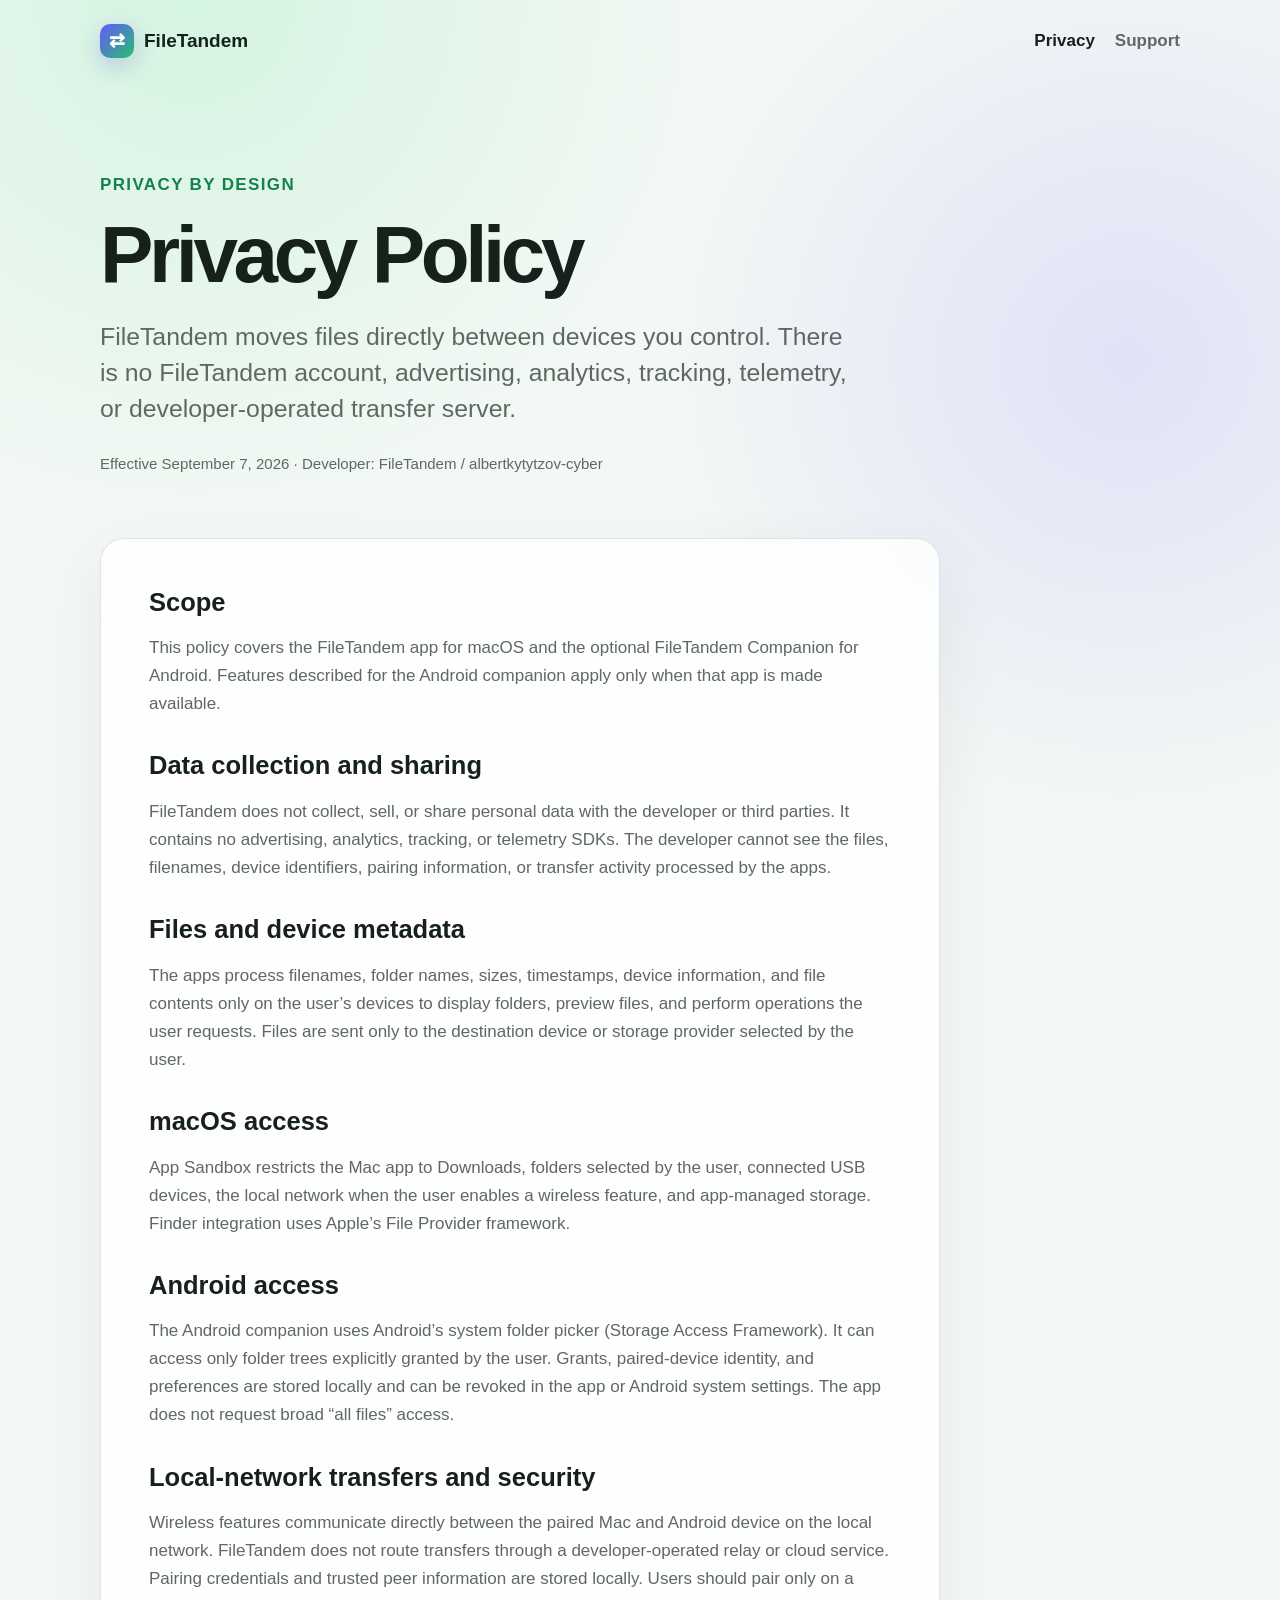
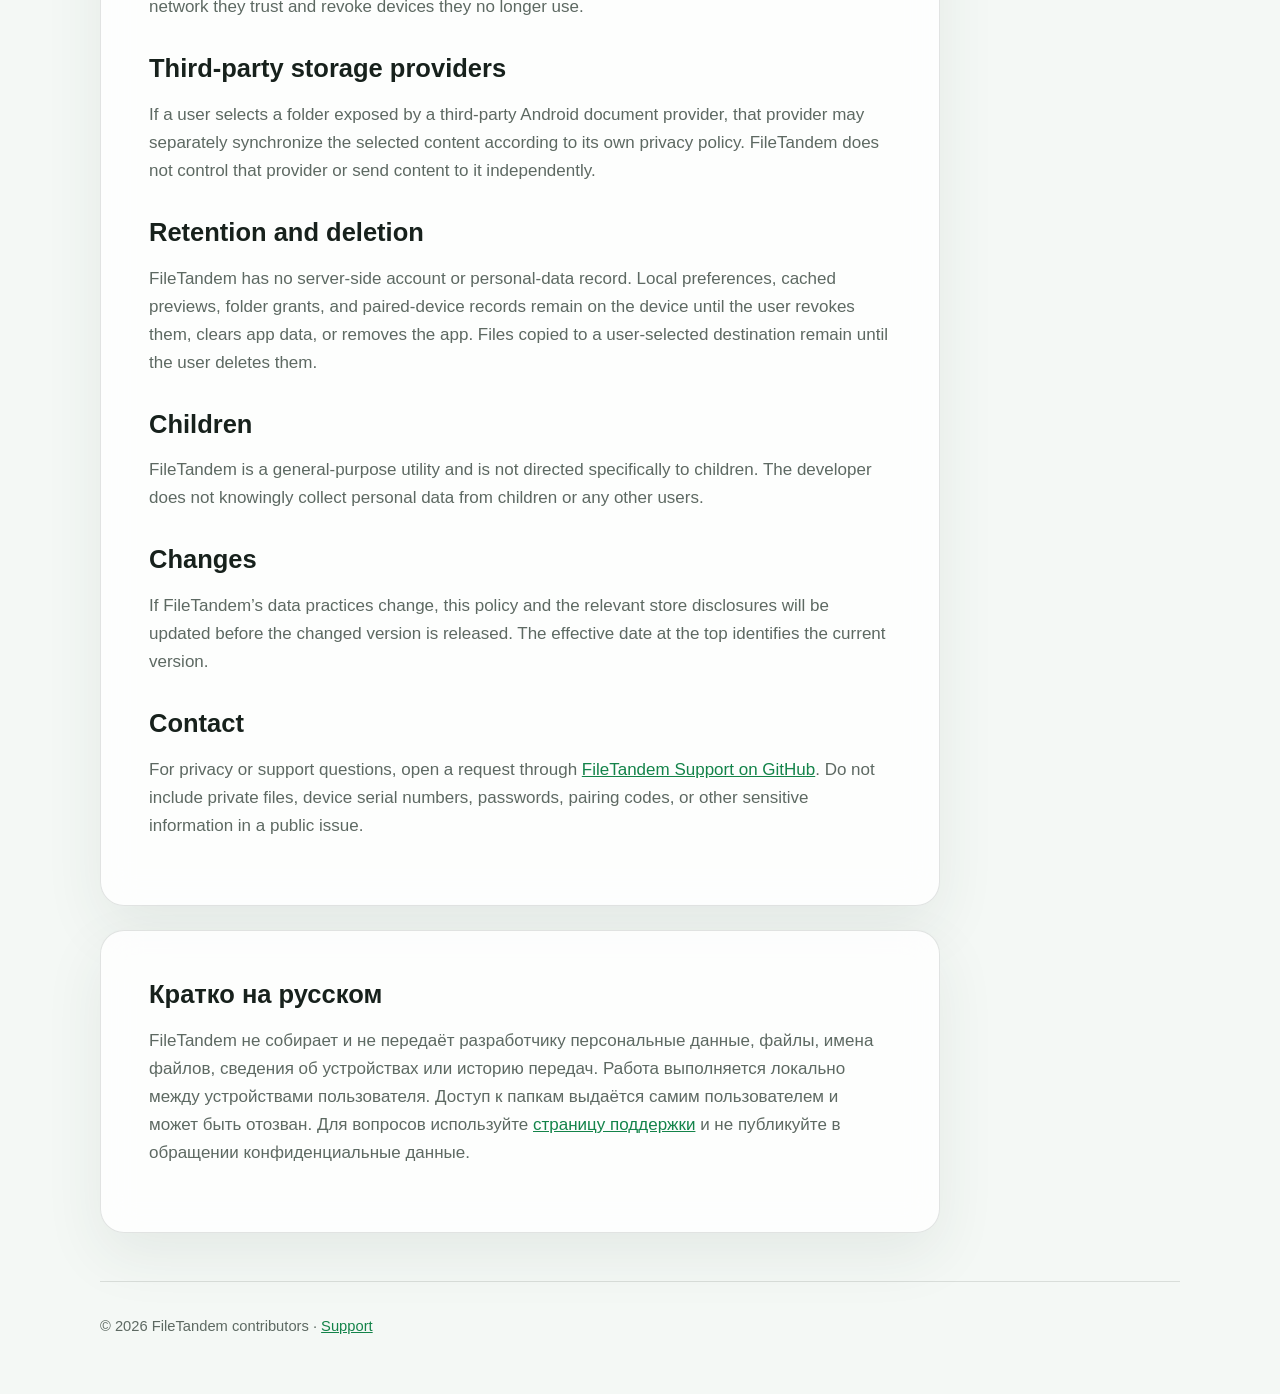
==== privacy.html @ cceb1e48 "docs: publish FileTandem privacy and support site" ====
<!doctype html>
<html lang="en">
<head>
  <meta charset="utf-8">
  <meta name="viewport" content="width=device-width, initial-scale=1">
  <meta name="color-scheme" content="light dark">
  <meta name="description" content="FileTandem privacy policy for macOS and Android">
  <title>Privacy Policy · FileTandem</title>
  <link rel="stylesheet" href="styles.css">
</head>
<body>
  <header class="site-header">
    <a class="brand" href="index.html" aria-label="FileTandem home">
      <span class="brand-mark" aria-hidden="true">⇄</span>
      <span>FileTandem</span>
    </a>
    <nav aria-label="Primary navigation">
      <a aria-current="page" href="privacy.html">Privacy</a>
      <a href="support.html">Support</a>
    </nav>
  </header>

  <main>
    <section class="hero compact">
      <p class="eyebrow">Privacy by design</p>
      <h1>Privacy Policy</h1>
      <p class="lede">FileTandem moves files directly between devices you control. There is no FileTandem account, advertising, analytics, tracking, telemetry, or developer-operated transfer server.</p>
      <p class="meta">Effective September 7, 2026 · Developer: FileTandem / albertkytytzov-cyber</p>
    </section>

    <article class="policy-card">
      <h2>Scope</h2>
      <p>This policy covers the FileTandem app for macOS and the optional FileTandem Companion for Android. Features described for the Android companion apply only when that app is made available.</p>

      <h2>Data collection and sharing</h2>
      <p>FileTandem does not collect, sell, or share personal data with the developer or third parties. It contains no advertising, analytics, tracking, or telemetry SDKs. The developer cannot see the files, filenames, device identifiers, pairing information, or transfer activity processed by the apps.</p>

      <h2>Files and device metadata</h2>
      <p>The apps process filenames, folder names, sizes, timestamps, device information, and file contents only on the user’s devices to display folders, preview files, and perform operations the user requests. Files are sent only to the destination device or storage provider selected by the user.</p>

      <h2>macOS access</h2>
      <p>App Sandbox restricts the Mac app to Downloads, folders selected by the user, connected USB devices, the local network when the user enables a wireless feature, and app-managed storage. Finder integration uses Apple’s File Provider framework.</p>

      <h2>Android access</h2>
      <p>The Android companion uses Android’s system folder picker (Storage Access Framework). It can access only folder trees explicitly granted by the user. Grants, paired-device identity, and preferences are stored locally and can be revoked in the app or Android system settings. The app does not request broad “all files” access.</p>

      <h2>Local-network transfers and security</h2>
      <p>Wireless features communicate directly between the paired Mac and Android device on the local network. FileTandem does not route transfers through a developer-operated relay or cloud service. Pairing credentials and trusted peer information are stored locally. Users should pair only on a network they trust and revoke devices they no longer use.</p>

      <h2>Third-party storage providers</h2>
      <p>If a user selects a folder exposed by a third-party Android document provider, that provider may separately synchronize the selected content according to its own privacy policy. FileTandem does not control that provider or send content to it independently.</p>

      <h2>Retention and deletion</h2>
      <p>FileTandem has no server-side account or personal-data record. Local preferences, cached previews, folder grants, and paired-device records remain on the device until the user revokes them, clears app data, or removes the app. Files copied to a user-selected destination remain until the user deletes them.</p>

      <h2>Children</h2>
      <p>FileTandem is a general-purpose utility and is not directed specifically to children. The developer does not knowingly collect personal data from children or any other users.</p>

      <h2>Changes</h2>
      <p>If FileTandem’s data practices change, this policy and the relevant store disclosures will be updated before the changed version is released. The effective date at the top identifies the current version.</p>

      <h2>Contact</h2>
      <p>For privacy or support questions, open a request through <a href="https://github.com/albertkytytzov-cyber/FileTandem-Support/issues/new/choose">FileTandem Support on GitHub</a>. Do not include private files, device serial numbers, passwords, pairing codes, or other sensitive information in a public issue.</p>
    </article>

    <section class="policy-card" lang="ru">
      <h2>Кратко на русском</h2>
      <p>FileTandem не собирает и не передаёт разработчику персональные данные, файлы, имена файлов, сведения об устройствах или историю передач. Работа выполняется локально между устройствами пользователя. Доступ к папкам выдаётся самим пользователем и может быть отозван. Для вопросов используйте <a href="https://github.com/albertkytytzov-cyber/FileTandem-Support/issues/new/choose">страницу поддержки</a> и не публикуйте в обращении конфиденциальные данные.</p>
    </section>
  </main>

  <footer>© 2026 FileTandem contributors · <a href="support.html">Support</a></footer>
</body>
</html>
---- styles.css ----
:root {
  color-scheme: light dark;
  --accent: #30b668;
  --accent-strong: #138349;
  --ink: #17211c;
  --muted: #5d6962;
  --surface: rgba(255, 255, 255, 0.82);
  --line: rgba(33, 52, 41, 0.13);
  --page: #f4f8f5;
  font-family: Inter, ui-sans-serif, -apple-system, BlinkMacSystemFont, "Segoe UI", sans-serif;
}

* { box-sizing: border-box; }

body {
  margin: 0;
  color: var(--ink);
  background:
    radial-gradient(circle at 15% 0%, rgba(103, 230, 155, 0.22), transparent 34rem),
    radial-gradient(circle at 88% 12%, rgba(120, 113, 255, 0.16), transparent 30rem),
    var(--page);
  font-size: 17px;
  line-height: 1.65;
}

a { color: var(--accent-strong); }
a:hover { text-decoration-thickness: 2px; }

.site-header {
  width: min(1080px, calc(100% - 40px));
  margin: 0 auto;
  padding: 24px 0;
  display: flex;
  align-items: center;
  justify-content: space-between;
  gap: 24px;
}

.brand {
  display: inline-flex;
  align-items: center;
  gap: 10px;
  color: var(--ink);
  font-weight: 760;
  font-size: 19px;
  text-decoration: none;
}

.brand-mark {
  display: grid;
  place-items: center;
  width: 34px;
  height: 34px;
  color: white;
  background: linear-gradient(135deg, #6559ff, #28bf6c);
  border-radius: 10px;
  box-shadow: 0 8px 24px rgba(64, 76, 216, 0.25);
}

nav { display: flex; gap: 20px; }
nav a { color: var(--muted); font-weight: 650; text-decoration: none; }
nav a[aria-current="page"] { color: var(--ink); }

main { width: min(1080px, calc(100% - 40px)); margin: 0 auto; }

.hero { padding: 112px 0 96px; max-width: 820px; }
.hero.compact { padding: 72px 0 46px; }
.eyebrow { color: var(--accent-strong); font-weight: 760; letter-spacing: 0.08em; text-transform: uppercase; }
h1 { margin: 0.18em 0; max-width: 900px; font-size: clamp(3rem, 8vw, 6.4rem); line-height: 0.98; letter-spacing: -0.055em; }
.compact h1 { font-size: clamp(2.7rem, 7vw, 5rem); }
.lede { max-width: 760px; color: var(--muted); font-size: clamp(1.2rem, 2.5vw, 1.55rem); line-height: 1.45; }
.meta, .notice { color: var(--muted); font-size: 0.94rem; }

.actions { display: flex; flex-wrap: wrap; gap: 12px; margin-top: 28px; }
.button { display: inline-block; padding: 12px 18px; border: 1px solid var(--line); border-radius: 999px; color: var(--ink); background: var(--surface); font-weight: 700; text-decoration: none; }
.button.primary { color: white; border-color: transparent; background: linear-gradient(135deg, var(--accent-strong), var(--accent)); }

.feature-grid { display: grid; grid-template-columns: repeat(3, 1fr); gap: 18px; padding-bottom: 96px; }
.feature-grid article, .policy-card { border: 1px solid var(--line); border-radius: 24px; background: var(--surface); box-shadow: 0 22px 60px rgba(34, 63, 46, 0.08); backdrop-filter: blur(18px); }
.feature-grid article { padding: 28px; }
.feature-grid article > span { color: var(--accent-strong); font-size: 1.8rem; font-weight: 800; }
.feature-grid h2 { margin: 0.65rem 0 0.25rem; }
.feature-grid p { margin: 0; color: var(--muted); }

.policy-card { max-width: 840px; margin: 0 0 24px; padding: clamp(24px, 5vw, 48px); }
.policy-card h2 { margin: 2rem 0 0.4rem; line-height: 1.2; }
.policy-card h2:first-child { margin-top: 0; }
.policy-card p, .policy-card li { color: var(--muted); }

footer { width: min(1080px, calc(100% - 40px)); margin: 48px auto 0; padding: 32px 0 56px; border-top: 1px solid var(--line); color: var(--muted); font-size: 0.92rem; }

@media (max-width: 760px) {
  .site-header { align-items: flex-start; }
  nav { gap: 12px; }
  .hero { padding: 64px 0; }
  .feature-grid { grid-template-columns: 1fr; }
}

@media (prefers-color-scheme: dark) {
  :root { --ink: #edf7f0; --muted: #b4c4ba; --surface: rgba(23, 32, 27, 0.84); --line: rgba(224, 245, 231, 0.13); --page: #0e1511; }
}
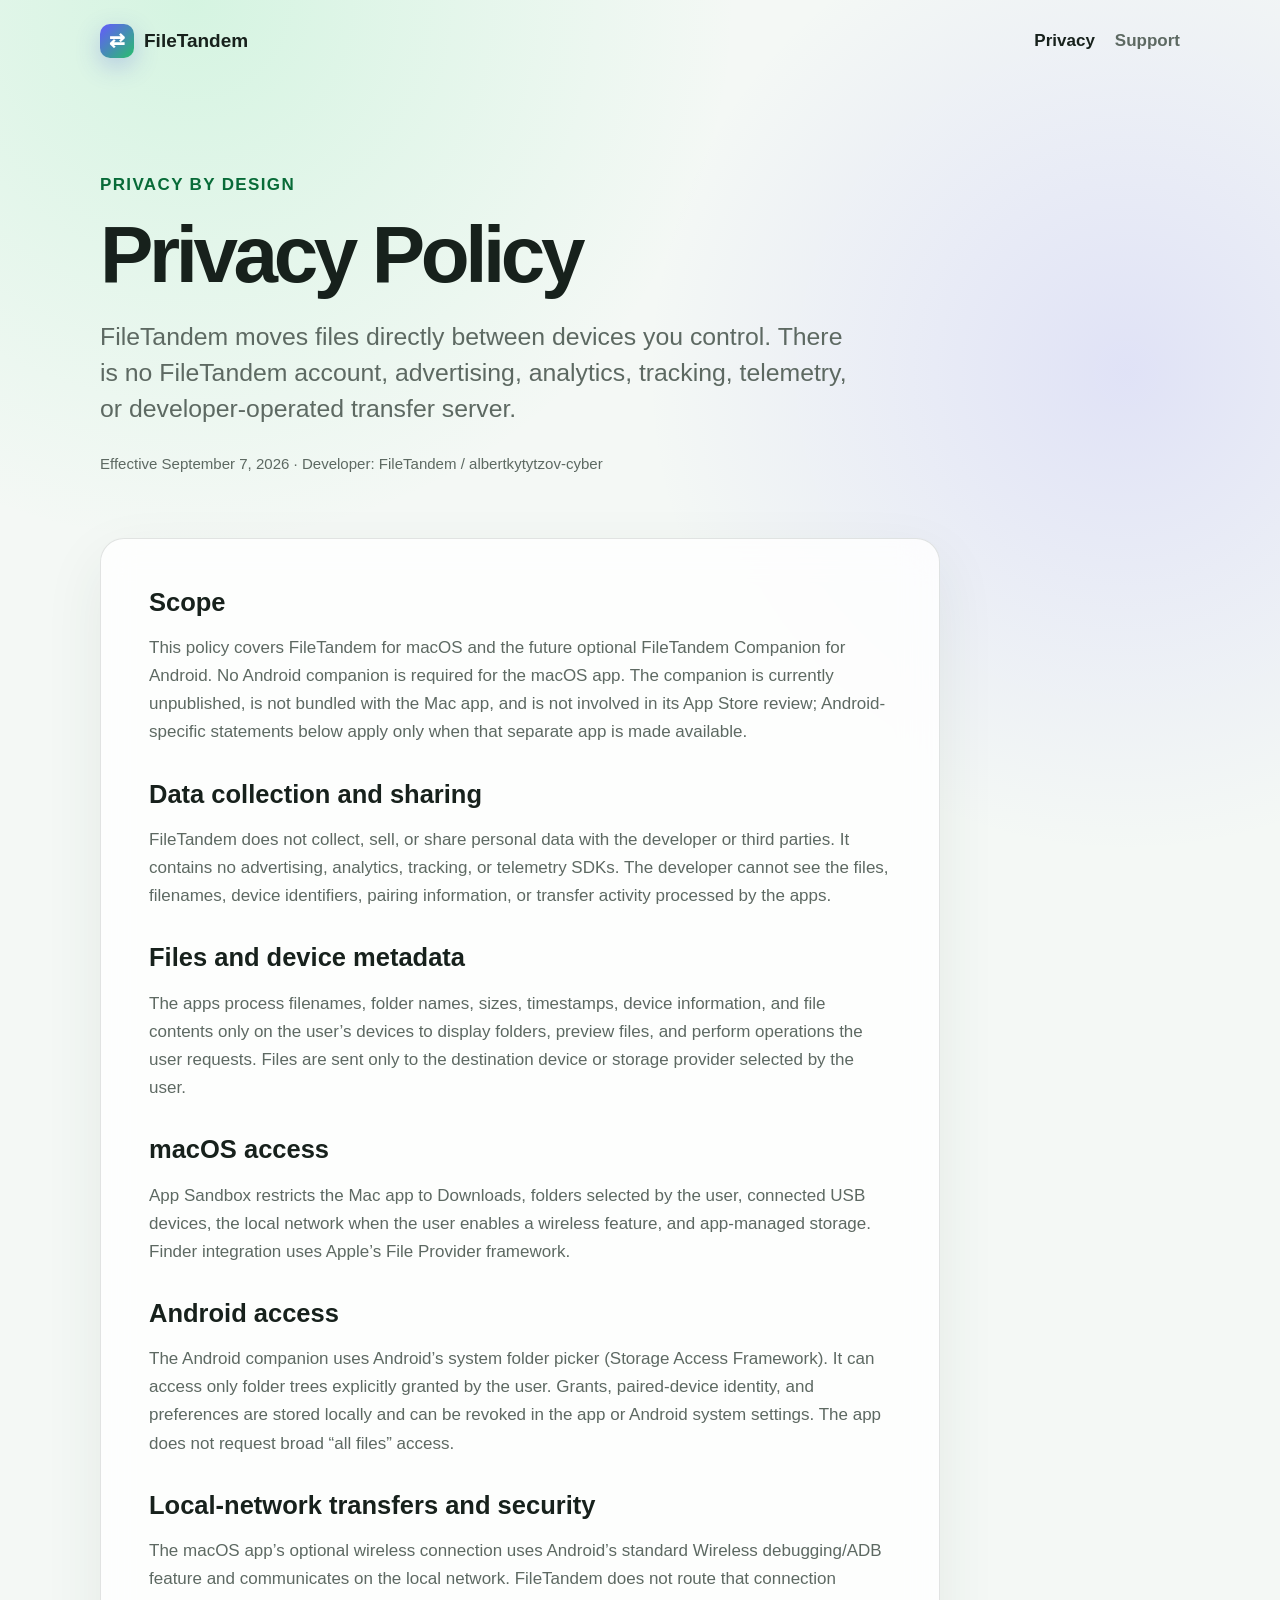
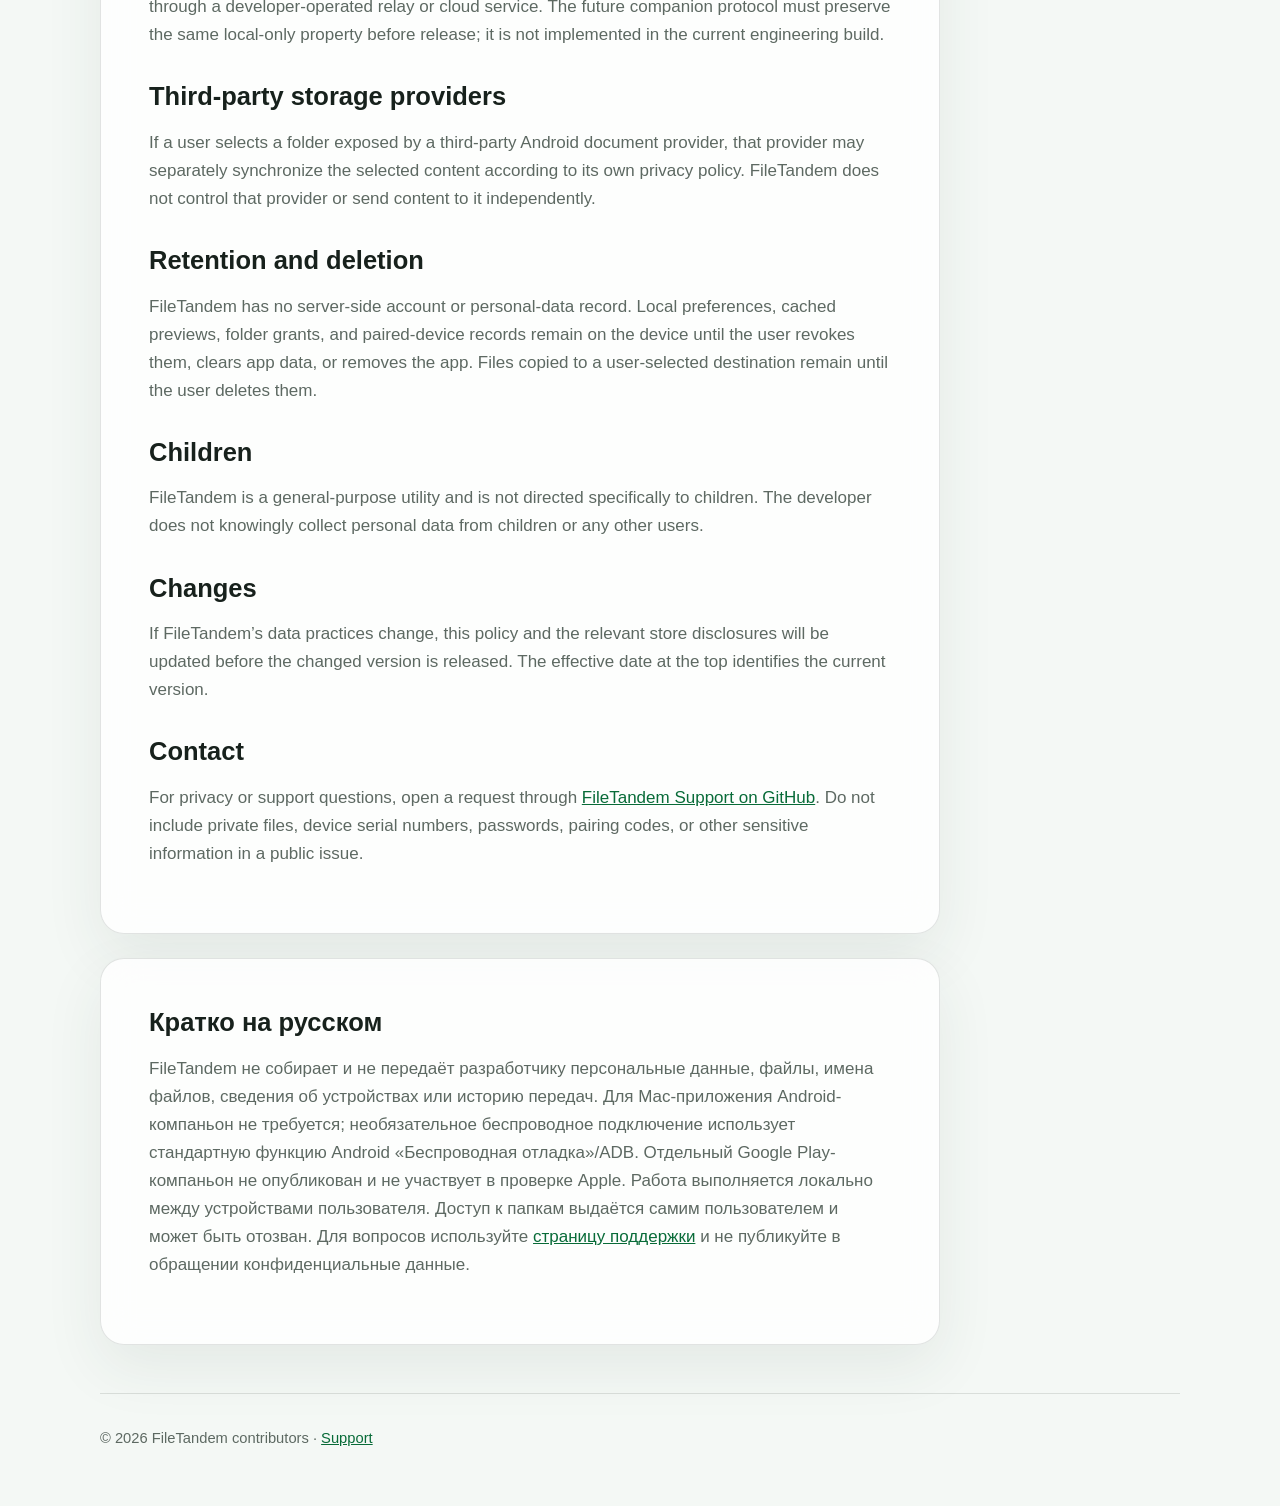
==== commit 4d550137: "Clarify Mac standalone release support" ====
--- a/privacy.html
+++ b/privacy.html
@@ -30,7 +30,7 @@
 
     <article class="policy-card">
       <h2>Scope</h2>
-      <p>This policy covers the FileTandem app for macOS and the optional FileTandem Companion for Android. Features described for the Android companion apply only when that app is made available.</p>
+      <p>This policy covers FileTandem for macOS and the future optional FileTandem Companion for Android. No Android companion is required for the macOS app. The companion is currently unpublished, is not bundled with the Mac app, and is not involved in its App Store review; Android-specific statements below apply only when that separate app is made available.</p>
 
       <h2>Data collection and sharing</h2>
       <p>FileTandem does not collect, sell, or share personal data with the developer or third parties. It contains no advertising, analytics, tracking, or telemetry SDKs. The developer cannot see the files, filenames, device identifiers, pairing information, or transfer activity processed by the apps.</p>
@@ -45,7 +45,7 @@
       <p>The Android companion uses Android’s system folder picker (Storage Access Framework). It can access only folder trees explicitly granted by the user. Grants, paired-device identity, and preferences are stored locally and can be revoked in the app or Android system settings. The app does not request broad “all files” access.</p>
 
       <h2>Local-network transfers and security</h2>
-      <p>Wireless features communicate directly between the paired Mac and Android device on the local network. FileTandem does not route transfers through a developer-operated relay or cloud service. Pairing credentials and trusted peer information are stored locally. Users should pair only on a network they trust and revoke devices they no longer use.</p>
+      <p>The macOS app’s optional wireless connection uses Android’s standard Wireless debugging/ADB feature and communicates on the local network. FileTandem does not route that connection through a developer-operated relay or cloud service. The future companion protocol must preserve the same local-only property before release; it is not implemented in the current engineering build.</p>
 
       <h2>Third-party storage providers</h2>
       <p>If a user selects a folder exposed by a third-party Android document provider, that provider may separately synchronize the selected content according to its own privacy policy. FileTandem does not control that provider or send content to it independently.</p>
@@ -65,7 +65,7 @@
 
     <section class="policy-card" lang="ru">
       <h2>Кратко на русском</h2>
-      <p>FileTandem не собирает и не передаёт разработчику персональные данные, файлы, имена файлов, сведения об устройствах или историю передач. Работа выполняется локально между устройствами пользователя. Доступ к папкам выдаётся самим пользователем и может быть отозван. Для вопросов используйте <a href="https://github.com/albertkytytzov-cyber/FileTandem-Support/issues/new/choose">страницу поддержки</a> и не публикуйте в обращении конфиденциальные данные.</p>
+      <p>FileTandem не собирает и не передаёт разработчику персональные данные, файлы, имена файлов, сведения об устройствах или историю передач. Для Mac-приложения Android-компаньон не требуется; необязательное беспроводное подключение использует стандартную функцию Android «Беспроводная отладка»/ADB. Отдельный Google Play-компаньон не опубликован и не участвует в проверке Apple. Работа выполняется локально между устройствами пользователя. Доступ к папкам выдаётся самим пользователем и может быть отозван. Для вопросов используйте <a href="https://github.com/albertkytytzov-cyber/FileTandem-Support/issues/new/choose">страницу поддержки</a> и не публикуйте в обращении конфиденциальные данные.</p>
     </section>
   </main>
 
--- a/styles.css
+++ b/styles.css
@@ -1,7 +1,9 @@
 :root {
   color-scheme: light dark;
-  --accent: #30b668;
-  --accent-strong: #138349;
+  --accent: #2ba45e;
+  --accent-strong: #086b38;
+  --button-start: #075a30;
+  --button-end: #0c743d;
   --ink: #17211c;
   --muted: #5d6962;
   --surface: rgba(255, 255, 255, 0.82);
@@ -73,7 +75,7 @@
 
 .actions { display: flex; flex-wrap: wrap; gap: 12px; margin-top: 28px; }
 .button { display: inline-block; padding: 12px 18px; border: 1px solid var(--line); border-radius: 999px; color: var(--ink); background: var(--surface); font-weight: 700; text-decoration: none; }
-.button.primary { color: white; border-color: transparent; background: linear-gradient(135deg, var(--accent-strong), var(--accent)); }
+.button.primary { color: white; border-color: transparent; background: linear-gradient(135deg, var(--button-start), var(--button-end)); }
 
 .feature-grid { display: grid; grid-template-columns: repeat(3, 1fr); gap: 18px; padding-bottom: 96px; }
 .feature-grid article, .policy-card { border: 1px solid var(--line); border-radius: 24px; background: var(--surface); box-shadow: 0 22px 60px rgba(34, 63, 46, 0.08); backdrop-filter: blur(18px); }
@@ -97,5 +99,15 @@
 }
 
 @media (prefers-color-scheme: dark) {
-  :root { --ink: #edf7f0; --muted: #b4c4ba; --surface: rgba(23, 32, 27, 0.84); --line: rgba(224, 245, 231, 0.13); --page: #0e1511; }
+  :root {
+    --accent: #51d686;
+    --accent-strong: #78e7a4;
+    --button-start: #075a30;
+    --button-end: #0c743d;
+    --ink: #edf7f0;
+    --muted: #b4c4ba;
+    --surface: rgba(23, 32, 27, 0.84);
+    --line: rgba(224, 245, 231, 0.13);
+    --page: #0e1511;
+  }
 }
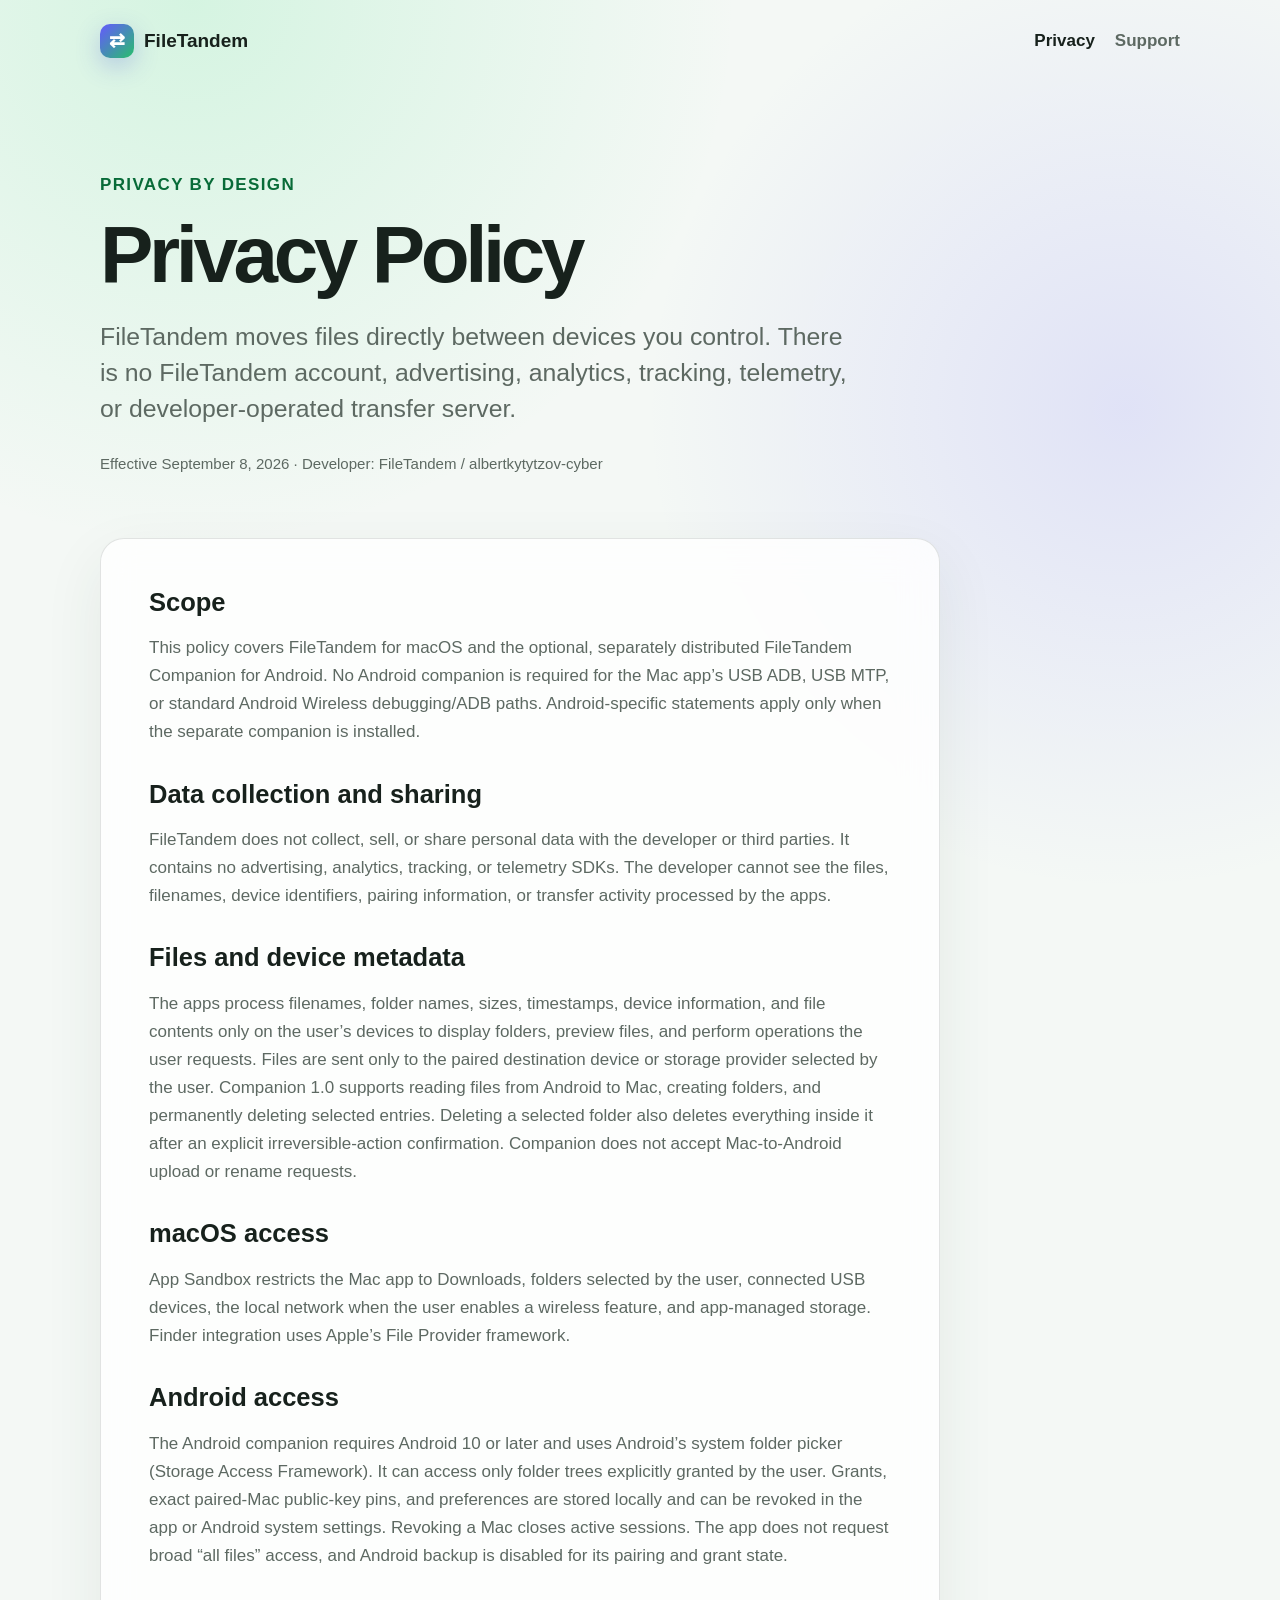
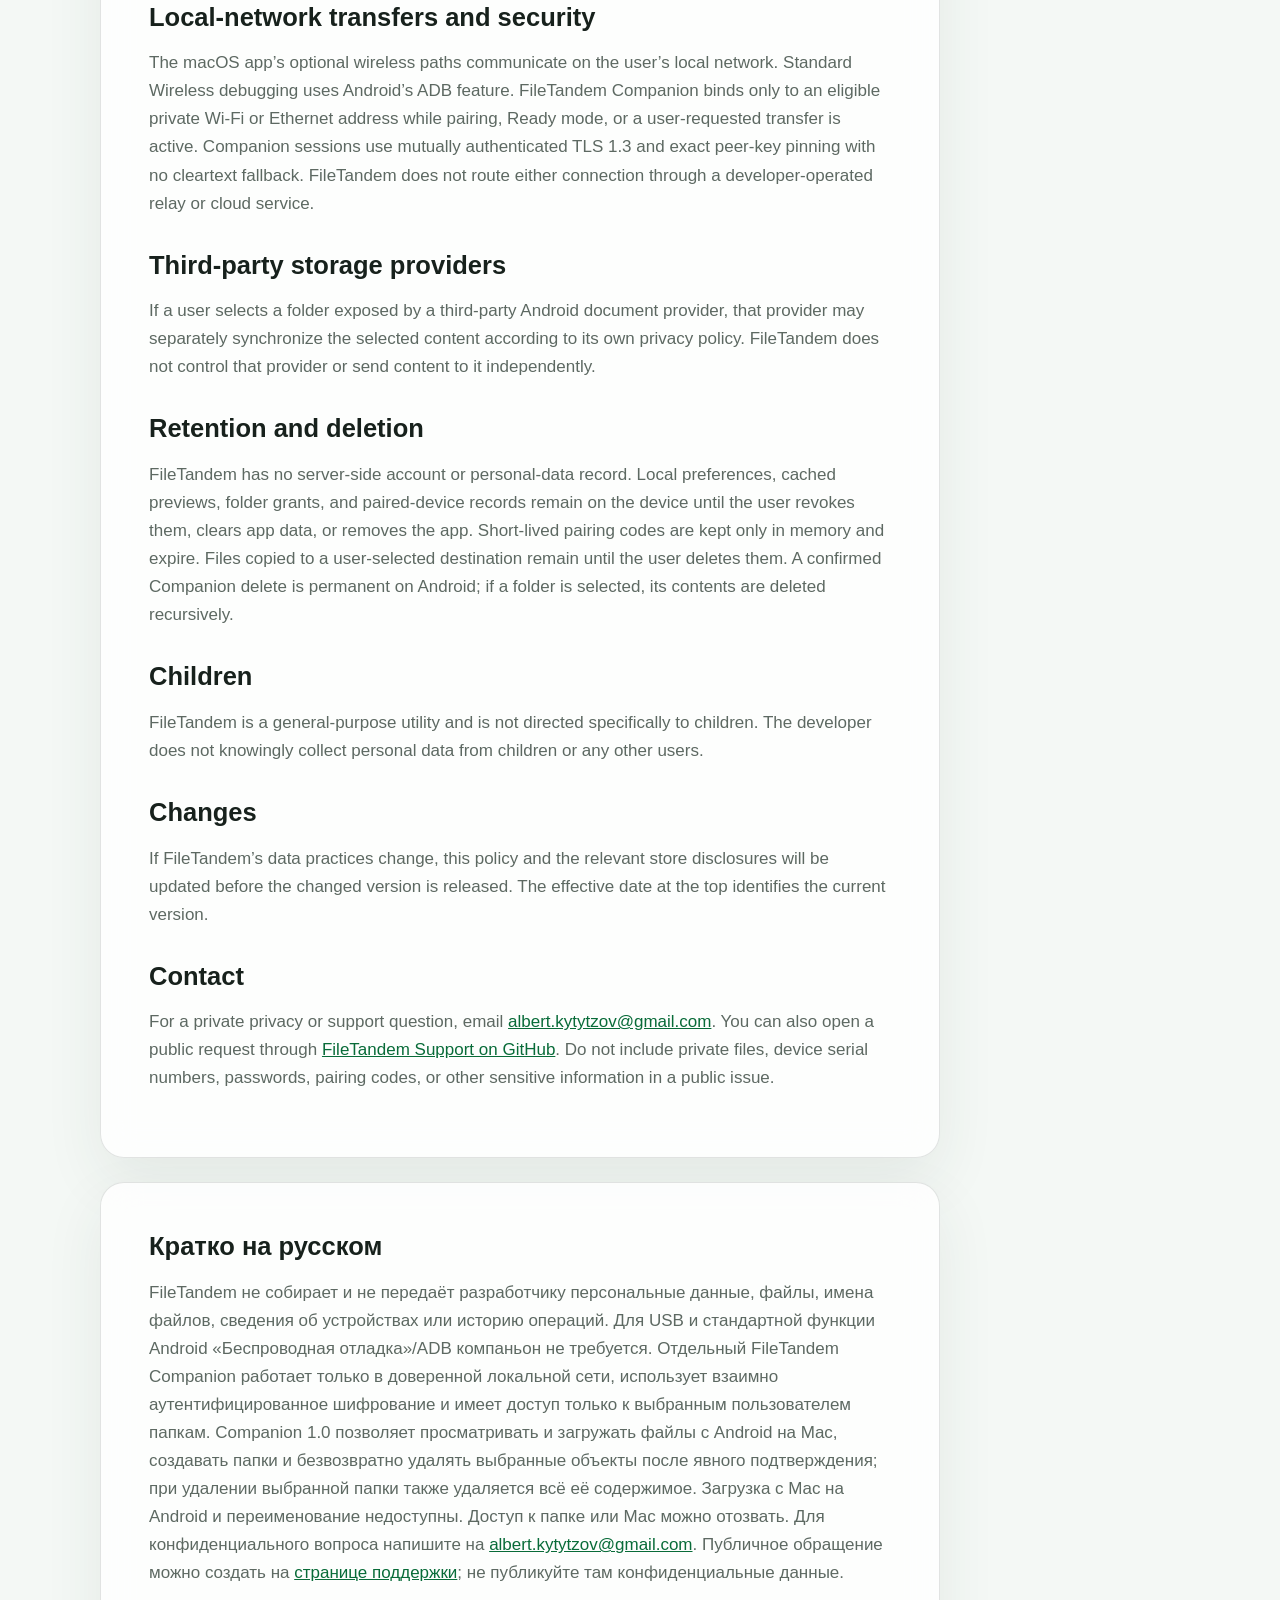
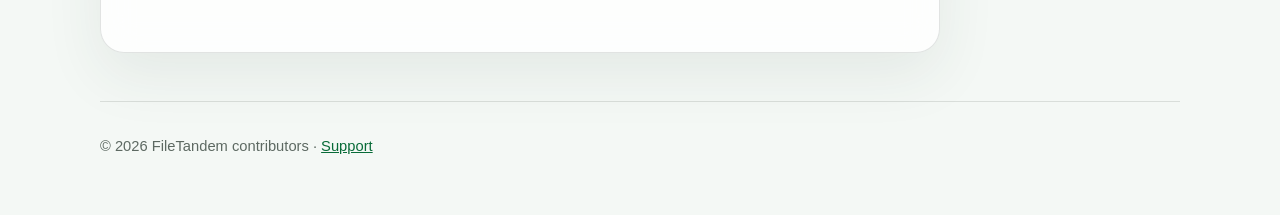
==== commit d1f9b0b0: "Publish current Companion privacy and support" ====
--- a/privacy.html
+++ b/privacy.html
@@ -25,33 +25,33 @@
       <p class="eyebrow">Privacy by design</p>
       <h1>Privacy Policy</h1>
       <p class="lede">FileTandem moves files directly between devices you control. There is no FileTandem account, advertising, analytics, tracking, telemetry, or developer-operated transfer server.</p>
-      <p class="meta">Effective September 7, 2026 · Developer: FileTandem / albertkytytzov-cyber</p>
+      <p class="meta">Effective September 8, 2026 · Developer: FileTandem / albertkytytzov-cyber</p>
     </section>
 
     <article class="policy-card">
       <h2>Scope</h2>
-      <p>This policy covers FileTandem for macOS and the future optional FileTandem Companion for Android. No Android companion is required for the macOS app. The companion is currently unpublished, is not bundled with the Mac app, and is not involved in its App Store review; Android-specific statements below apply only when that separate app is made available.</p>
+      <p>This policy covers FileTandem for macOS and the optional, separately distributed FileTandem Companion for Android. No Android companion is required for the Mac app’s USB ADB, USB MTP, or standard Android Wireless debugging/ADB paths. Android-specific statements apply only when the separate companion is installed.</p>
 
       <h2>Data collection and sharing</h2>
       <p>FileTandem does not collect, sell, or share personal data with the developer or third parties. It contains no advertising, analytics, tracking, or telemetry SDKs. The developer cannot see the files, filenames, device identifiers, pairing information, or transfer activity processed by the apps.</p>
 
       <h2>Files and device metadata</h2>
-      <p>The apps process filenames, folder names, sizes, timestamps, device information, and file contents only on the user’s devices to display folders, preview files, and perform operations the user requests. Files are sent only to the destination device or storage provider selected by the user.</p>
+      <p>The apps process filenames, folder names, sizes, timestamps, device information, and file contents only on the user’s devices to display folders, preview files, and perform operations the user requests. Files are sent only to the paired destination device or storage provider selected by the user. Companion 1.0 supports reading files from Android to Mac, creating folders, and permanently deleting selected entries. Deleting a selected folder also deletes everything inside it after an explicit irreversible-action confirmation. Companion does not accept Mac-to-Android upload or rename requests.</p>
 
       <h2>macOS access</h2>
       <p>App Sandbox restricts the Mac app to Downloads, folders selected by the user, connected USB devices, the local network when the user enables a wireless feature, and app-managed storage. Finder integration uses Apple’s File Provider framework.</p>
 
       <h2>Android access</h2>
-      <p>The Android companion uses Android’s system folder picker (Storage Access Framework). It can access only folder trees explicitly granted by the user. Grants, paired-device identity, and preferences are stored locally and can be revoked in the app or Android system settings. The app does not request broad “all files” access.</p>
+      <p>The Android companion requires Android 10 or later and uses Android’s system folder picker (Storage Access Framework). It can access only folder trees explicitly granted by the user. Grants, exact paired-Mac public-key pins, and preferences are stored locally and can be revoked in the app or Android system settings. Revoking a Mac closes active sessions. The app does not request broad “all files” access, and Android backup is disabled for its pairing and grant state.</p>
 
       <h2>Local-network transfers and security</h2>
-      <p>The macOS app’s optional wireless connection uses Android’s standard Wireless debugging/ADB feature and communicates on the local network. FileTandem does not route that connection through a developer-operated relay or cloud service. The future companion protocol must preserve the same local-only property before release; it is not implemented in the current engineering build.</p>
+      <p>The macOS app’s optional wireless paths communicate on the user’s local network. Standard Wireless debugging uses Android’s ADB feature. FileTandem Companion binds only to an eligible private Wi-Fi or Ethernet address while pairing, Ready mode, or a user-requested transfer is active. Companion sessions use mutually authenticated TLS 1.3 and exact peer-key pinning with no cleartext fallback. FileTandem does not route either connection through a developer-operated relay or cloud service.</p>
 
       <h2>Third-party storage providers</h2>
       <p>If a user selects a folder exposed by a third-party Android document provider, that provider may separately synchronize the selected content according to its own privacy policy. FileTandem does not control that provider or send content to it independently.</p>
 
       <h2>Retention and deletion</h2>
-      <p>FileTandem has no server-side account or personal-data record. Local preferences, cached previews, folder grants, and paired-device records remain on the device until the user revokes them, clears app data, or removes the app. Files copied to a user-selected destination remain until the user deletes them.</p>
+      <p>FileTandem has no server-side account or personal-data record. Local preferences, cached previews, folder grants, and paired-device records remain on the device until the user revokes them, clears app data, or removes the app. Short-lived pairing codes are kept only in memory and expire. Files copied to a user-selected destination remain until the user deletes them. A confirmed Companion delete is permanent on Android; if a folder is selected, its contents are deleted recursively.</p>
 
       <h2>Children</h2>
       <p>FileTandem is a general-purpose utility and is not directed specifically to children. The developer does not knowingly collect personal data from children or any other users.</p>
@@ -60,12 +60,12 @@
       <p>If FileTandem’s data practices change, this policy and the relevant store disclosures will be updated before the changed version is released. The effective date at the top identifies the current version.</p>
 
       <h2>Contact</h2>
-      <p>For privacy or support questions, open a request through <a href="https://github.com/albertkytytzov-cyber/FileTandem-Support/issues/new/choose">FileTandem Support on GitHub</a>. Do not include private files, device serial numbers, passwords, pairing codes, or other sensitive information in a public issue.</p>
+      <p>For a private privacy or support question, email <a href="mailto:albert.kytytzov@gmail.com">albert.kytytzov@gmail.com</a>. You can also open a public request through <a href="https://github.com/albertkytytzov-cyber/FileTandem-Support/issues/new/choose">FileTandem Support on GitHub</a>. Do not include private files, device serial numbers, passwords, pairing codes, or other sensitive information in a public issue.</p>
     </article>
 
     <section class="policy-card" lang="ru">
       <h2>Кратко на русском</h2>
-      <p>FileTandem не собирает и не передаёт разработчику персональные данные, файлы, имена файлов, сведения об устройствах или историю передач. Для Mac-приложения Android-компаньон не требуется; необязательное беспроводное подключение использует стандартную функцию Android «Беспроводная отладка»/ADB. Отдельный Google Play-компаньон не опубликован и не участвует в проверке Apple. Работа выполняется локально между устройствами пользователя. Доступ к папкам выдаётся самим пользователем и может быть отозван. Для вопросов используйте <a href="https://github.com/albertkytytzov-cyber/FileTandem-Support/issues/new/choose">страницу поддержки</a> и не публикуйте в обращении конфиденциальные данные.</p>
+      <p>FileTandem не собирает и не передаёт разработчику персональные данные, файлы, имена файлов, сведения об устройствах или историю операций. Для USB и стандартной функции Android «Беспроводная отладка»/ADB компаньон не требуется. Отдельный FileTandem Companion работает только в доверенной локальной сети, использует взаимно аутентифицированное шифрование и имеет доступ только к выбранным пользователем папкам. Companion 1.0 позволяет просматривать и загружать файлы с Android на Mac, создавать папки и безвозвратно удалять выбранные объекты после явного подтверждения; при удалении выбранной папки также удаляется всё её содержимое. Загрузка с Mac на Android и переименование недоступны. Доступ к папке или Mac можно отозвать. Для конфиденциального вопроса напишите на <a href="mailto:albert.kytytzov@gmail.com">albert.kytytzov@gmail.com</a>. Публичное обращение можно создать на <a href="https://github.com/albertkytytzov-cyber/FileTandem-Support/issues/new/choose">странице поддержки</a>; не публикуйте там конфиденциальные данные.</p>
     </section>
   </main>
 
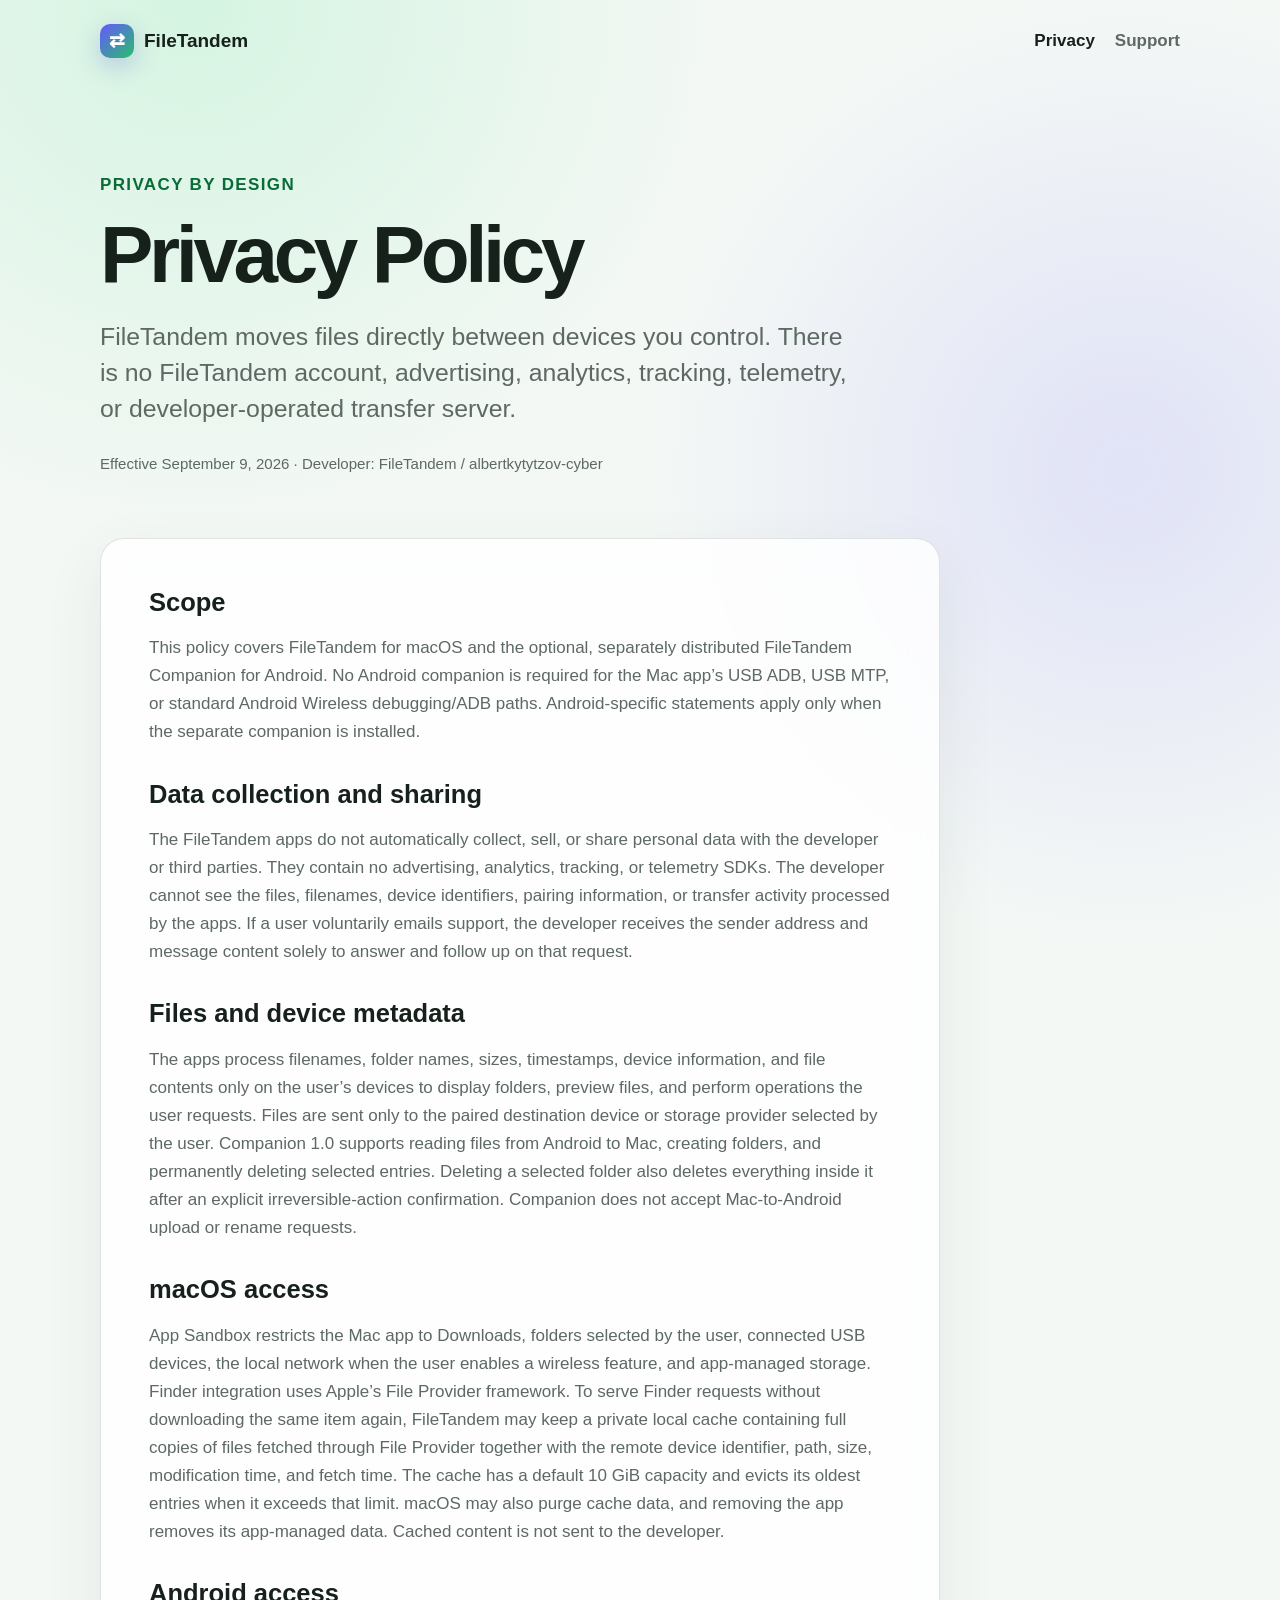
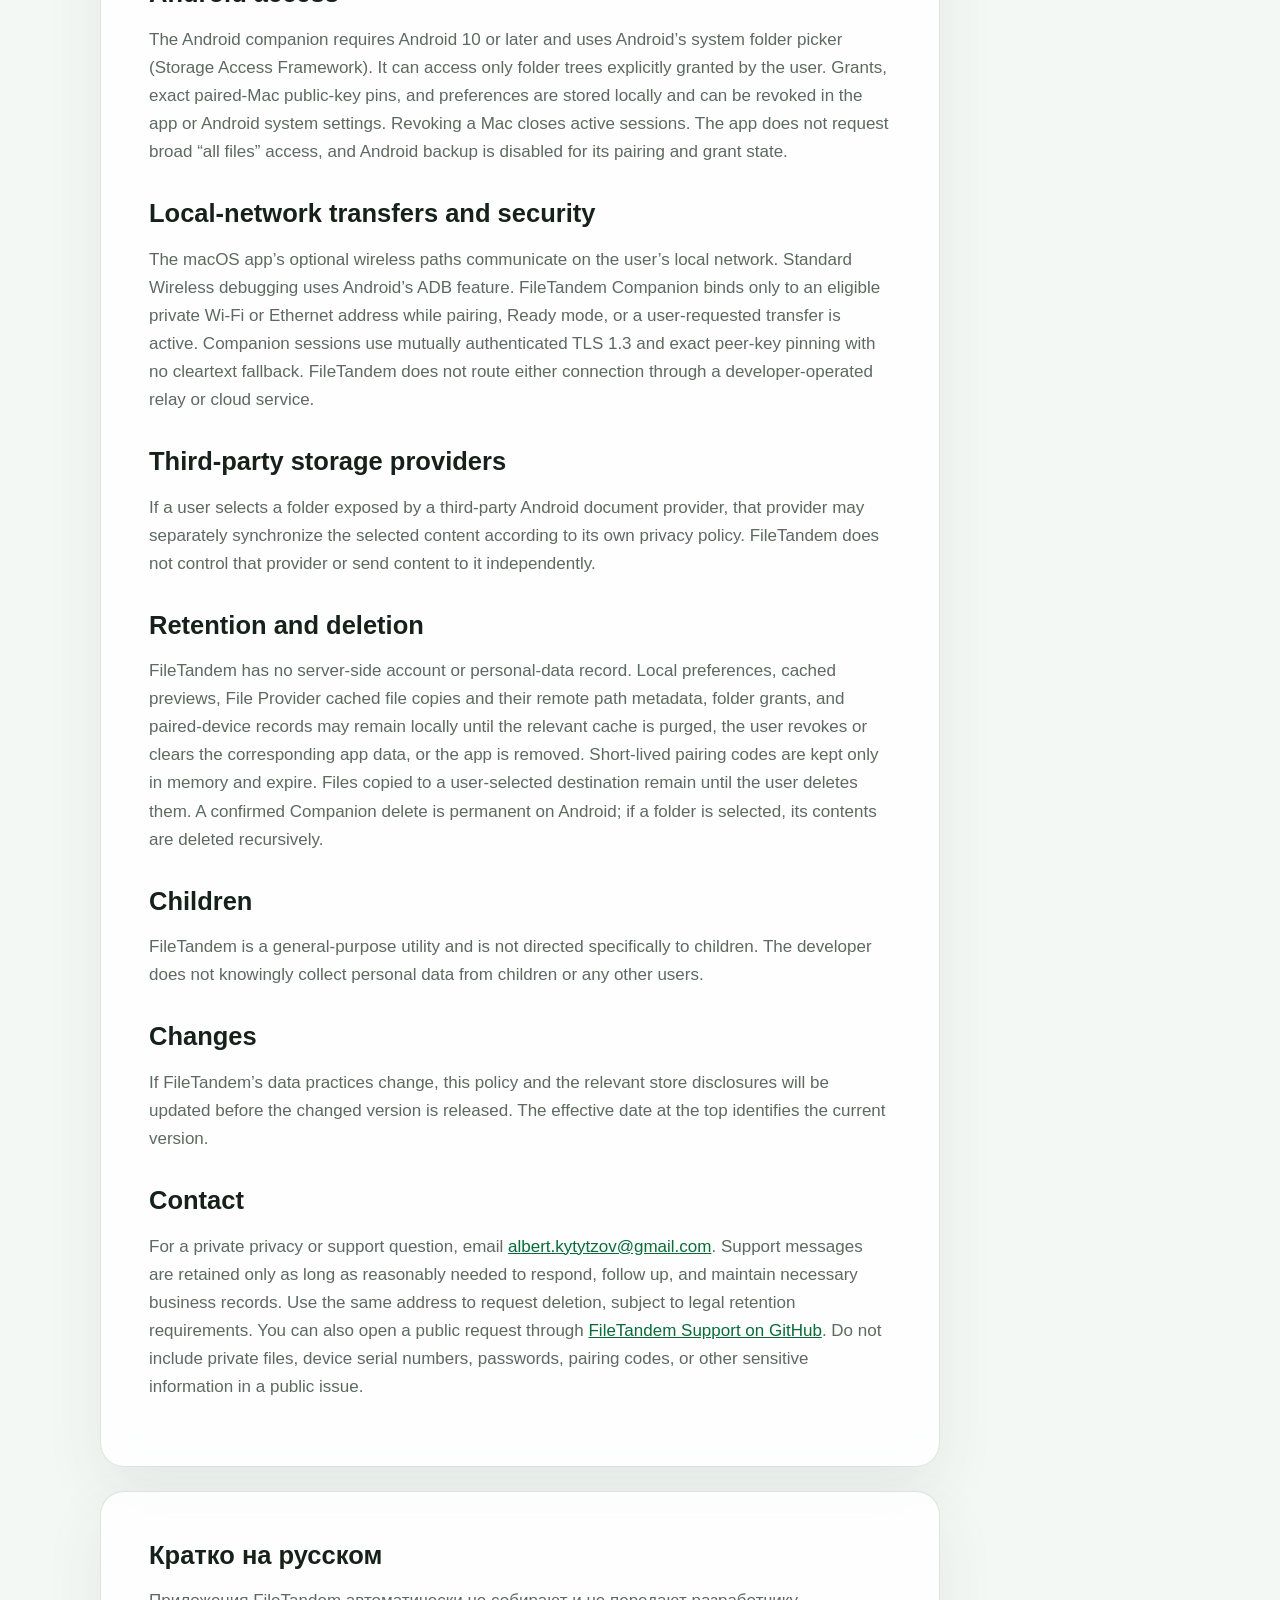
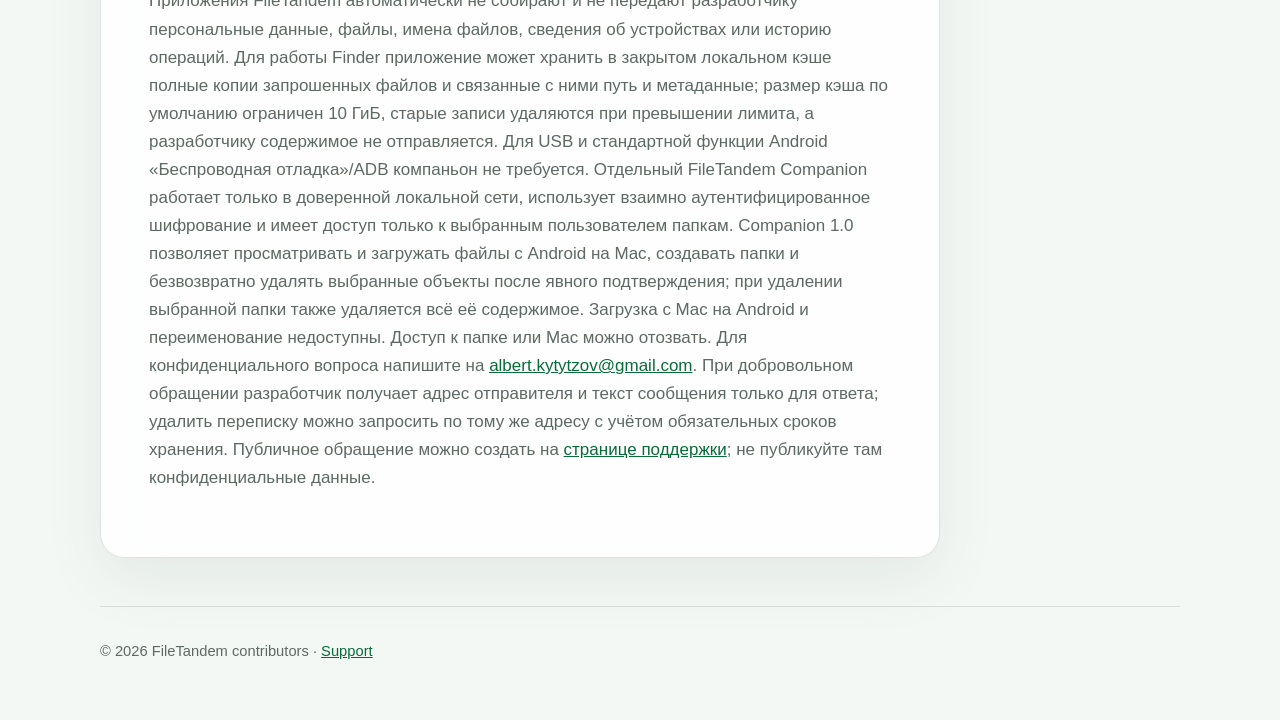
==== commit d19a9494: "docs: disclose local File Provider cache" ====
--- a/privacy.html
+++ b/privacy.html
@@ -25,7 +25,7 @@
       <p class="eyebrow">Privacy by design</p>
       <h1>Privacy Policy</h1>
       <p class="lede">FileTandem moves files directly between devices you control. There is no FileTandem account, advertising, analytics, tracking, telemetry, or developer-operated transfer server.</p>
-      <p class="meta">Effective September 8, 2026 · Developer: FileTandem / albertkytytzov-cyber</p>
+      <p class="meta">Effective September 9, 2026 · Developer: FileTandem / albertkytytzov-cyber</p>
     </section>
 
     <article class="policy-card">
@@ -33,13 +33,13 @@
       <p>This policy covers FileTandem for macOS and the optional, separately distributed FileTandem Companion for Android. No Android companion is required for the Mac app’s USB ADB, USB MTP, or standard Android Wireless debugging/ADB paths. Android-specific statements apply only when the separate companion is installed.</p>
 
       <h2>Data collection and sharing</h2>
-      <p>FileTandem does not collect, sell, or share personal data with the developer or third parties. It contains no advertising, analytics, tracking, or telemetry SDKs. The developer cannot see the files, filenames, device identifiers, pairing information, or transfer activity processed by the apps.</p>
+      <p>The FileTandem apps do not automatically collect, sell, or share personal data with the developer or third parties. They contain no advertising, analytics, tracking, or telemetry SDKs. The developer cannot see the files, filenames, device identifiers, pairing information, or transfer activity processed by the apps. If a user voluntarily emails support, the developer receives the sender address and message content solely to answer and follow up on that request.</p>
 
       <h2>Files and device metadata</h2>
       <p>The apps process filenames, folder names, sizes, timestamps, device information, and file contents only on the user’s devices to display folders, preview files, and perform operations the user requests. Files are sent only to the paired destination device or storage provider selected by the user. Companion 1.0 supports reading files from Android to Mac, creating folders, and permanently deleting selected entries. Deleting a selected folder also deletes everything inside it after an explicit irreversible-action confirmation. Companion does not accept Mac-to-Android upload or rename requests.</p>
 
       <h2>macOS access</h2>
-      <p>App Sandbox restricts the Mac app to Downloads, folders selected by the user, connected USB devices, the local network when the user enables a wireless feature, and app-managed storage. Finder integration uses Apple’s File Provider framework.</p>
+      <p>App Sandbox restricts the Mac app to Downloads, folders selected by the user, connected USB devices, the local network when the user enables a wireless feature, and app-managed storage. Finder integration uses Apple’s File Provider framework. To serve Finder requests without downloading the same item again, FileTandem may keep a private local cache containing full copies of files fetched through File Provider together with the remote device identifier, path, size, modification time, and fetch time. The cache has a default 10 GiB capacity and evicts its oldest entries when it exceeds that limit. macOS may also purge cache data, and removing the app removes its app-managed data. Cached content is not sent to the developer.</p>
 
       <h2>Android access</h2>
       <p>The Android companion requires Android 10 or later and uses Android’s system folder picker (Storage Access Framework). It can access only folder trees explicitly granted by the user. Grants, exact paired-Mac public-key pins, and preferences are stored locally and can be revoked in the app or Android system settings. Revoking a Mac closes active sessions. The app does not request broad “all files” access, and Android backup is disabled for its pairing and grant state.</p>
@@ -51,7 +51,7 @@
       <p>If a user selects a folder exposed by a third-party Android document provider, that provider may separately synchronize the selected content according to its own privacy policy. FileTandem does not control that provider or send content to it independently.</p>
 
       <h2>Retention and deletion</h2>
-      <p>FileTandem has no server-side account or personal-data record. Local preferences, cached previews, folder grants, and paired-device records remain on the device until the user revokes them, clears app data, or removes the app. Short-lived pairing codes are kept only in memory and expire. Files copied to a user-selected destination remain until the user deletes them. A confirmed Companion delete is permanent on Android; if a folder is selected, its contents are deleted recursively.</p>
+      <p>FileTandem has no server-side account or personal-data record. Local preferences, cached previews, File Provider cached file copies and their remote path metadata, folder grants, and paired-device records may remain locally until the relevant cache is purged, the user revokes or clears the corresponding app data, or the app is removed. Short-lived pairing codes are kept only in memory and expire. Files copied to a user-selected destination remain until the user deletes them. A confirmed Companion delete is permanent on Android; if a folder is selected, its contents are deleted recursively.</p>
 
       <h2>Children</h2>
       <p>FileTandem is a general-purpose utility and is not directed specifically to children. The developer does not knowingly collect personal data from children or any other users.</p>
@@ -60,12 +60,12 @@
       <p>If FileTandem’s data practices change, this policy and the relevant store disclosures will be updated before the changed version is released. The effective date at the top identifies the current version.</p>
 
       <h2>Contact</h2>
-      <p>For a private privacy or support question, email <a href="mailto:albert.kytytzov@gmail.com">albert.kytytzov@gmail.com</a>. You can also open a public request through <a href="https://github.com/albertkytytzov-cyber/FileTandem-Support/issues/new/choose">FileTandem Support on GitHub</a>. Do not include private files, device serial numbers, passwords, pairing codes, or other sensitive information in a public issue.</p>
+      <p>For a private privacy or support question, email <a href="mailto:albert.kytytzov@gmail.com">albert.kytytzov@gmail.com</a>. Support messages are retained only as long as reasonably needed to respond, follow up, and maintain necessary business records. Use the same address to request deletion, subject to legal retention requirements. You can also open a public request through <a href="https://github.com/albertkytytzov-cyber/FileTandem-Support/issues/new/choose">FileTandem Support on GitHub</a>. Do not include private files, device serial numbers, passwords, pairing codes, or other sensitive information in a public issue.</p>
     </article>
 
     <section class="policy-card" lang="ru">
       <h2>Кратко на русском</h2>
-      <p>FileTandem не собирает и не передаёт разработчику персональные данные, файлы, имена файлов, сведения об устройствах или историю операций. Для USB и стандартной функции Android «Беспроводная отладка»/ADB компаньон не требуется. Отдельный FileTandem Companion работает только в доверенной локальной сети, использует взаимно аутентифицированное шифрование и имеет доступ только к выбранным пользователем папкам. Companion 1.0 позволяет просматривать и загружать файлы с Android на Mac, создавать папки и безвозвратно удалять выбранные объекты после явного подтверждения; при удалении выбранной папки также удаляется всё её содержимое. Загрузка с Mac на Android и переименование недоступны. Доступ к папке или Mac можно отозвать. Для конфиденциального вопроса напишите на <a href="mailto:albert.kytytzov@gmail.com">albert.kytytzov@gmail.com</a>. Публичное обращение можно создать на <a href="https://github.com/albertkytytzov-cyber/FileTandem-Support/issues/new/choose">странице поддержки</a>; не публикуйте там конфиденциальные данные.</p>
+      <p>Приложения FileTandem автоматически не собирают и не передают разработчику персональные данные, файлы, имена файлов, сведения об устройствах или историю операций. Для работы Finder приложение может хранить в закрытом локальном кэше полные копии запрошенных файлов и связанные с ними путь и метаданные; размер кэша по умолчанию ограничен 10 ГиБ, старые записи удаляются при превышении лимита, а разработчику содержимое не отправляется. Для USB и стандартной функции Android «Беспроводная отладка»/ADB компаньон не требуется. Отдельный FileTandem Companion работает только в доверенной локальной сети, использует взаимно аутентифицированное шифрование и имеет доступ только к выбранным пользователем папкам. Companion 1.0 позволяет просматривать и загружать файлы с Android на Mac, создавать папки и безвозвратно удалять выбранные объекты после явного подтверждения; при удалении выбранной папки также удаляется всё её содержимое. Загрузка с Mac на Android и переименование недоступны. Доступ к папке или Mac можно отозвать. Для конфиденциального вопроса напишите на <a href="mailto:albert.kytytzov@gmail.com">albert.kytytzov@gmail.com</a>. При добровольном обращении разработчик получает адрес отправителя и текст сообщения только для ответа; удалить переписку можно запросить по тому же адресу с учётом обязательных сроков хранения. Публичное обращение можно создать на <a href="https://github.com/albertkytytzov-cyber/FileTandem-Support/issues/new/choose">странице поддержки</a>; не публикуйте там конфиденциальные данные.</p>
     </section>
   </main>
 
